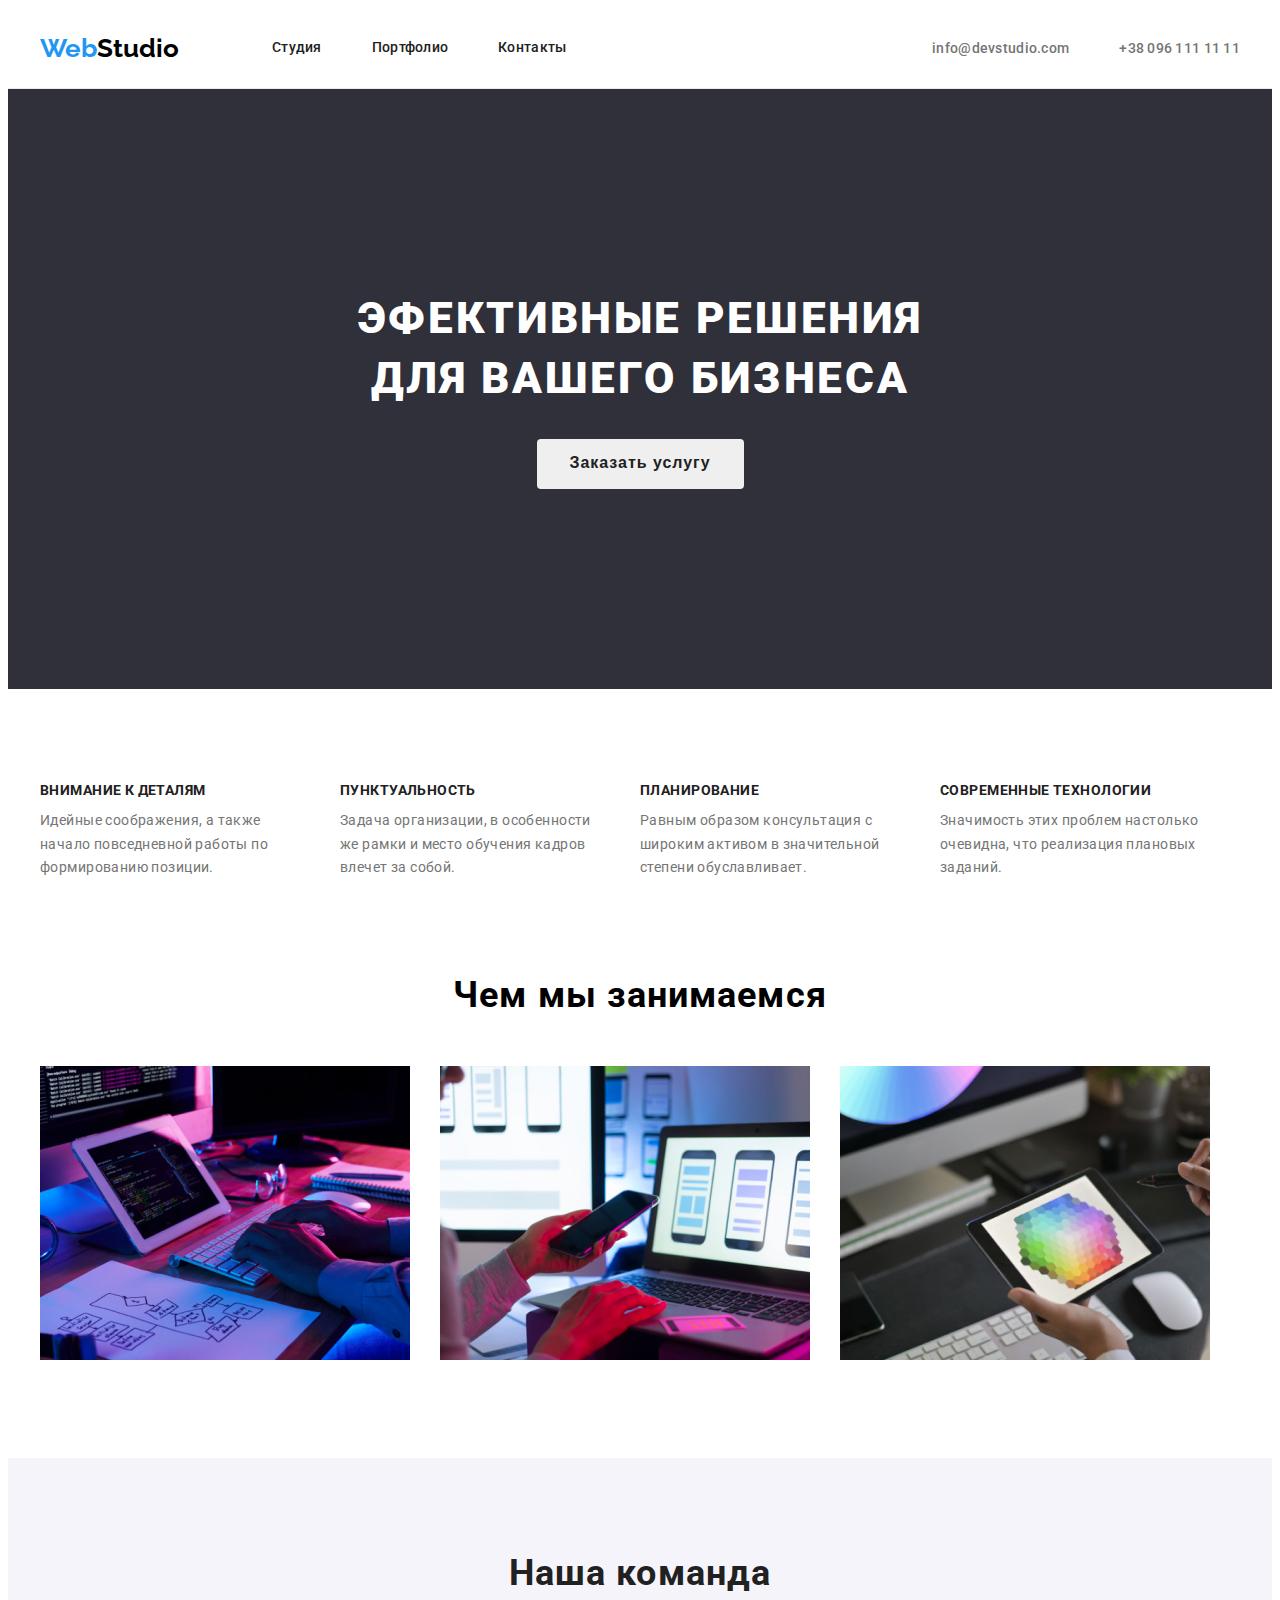
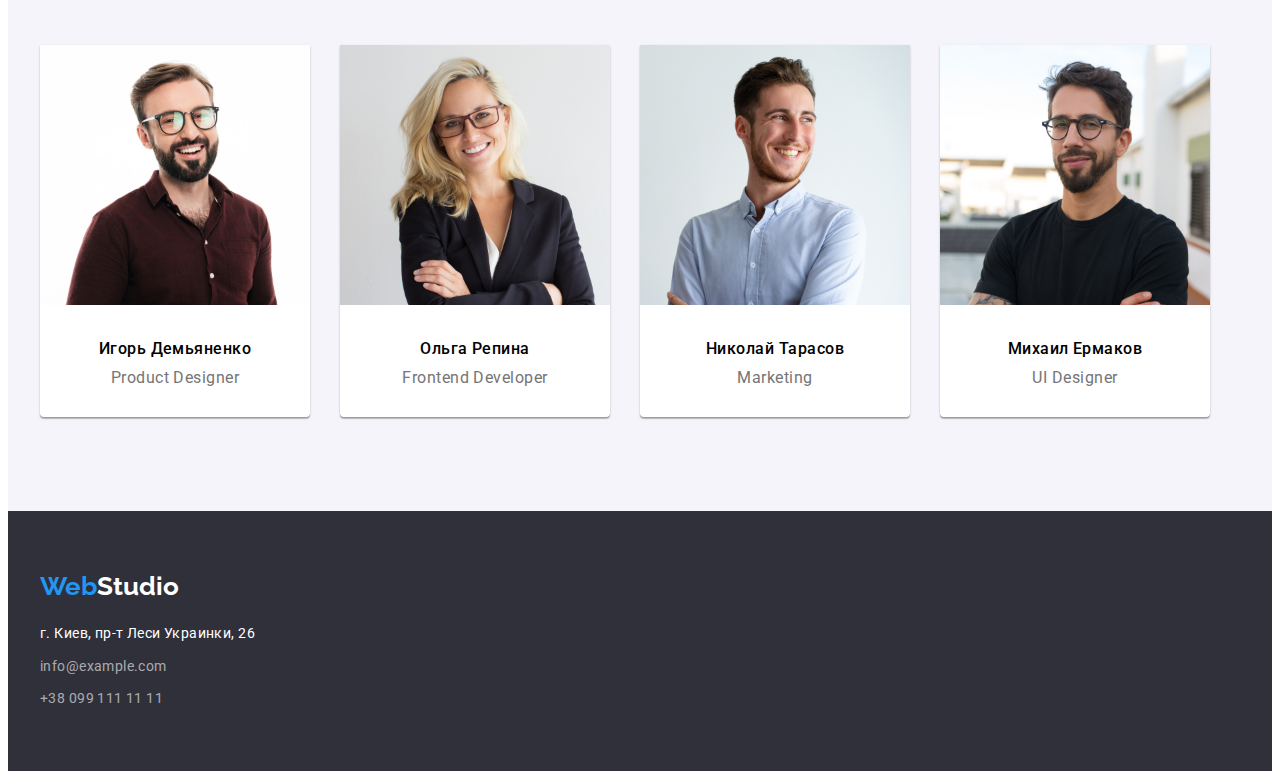
==== index.html @ 9df440b9 "Start" ====
<!DOCTYPE html>
<html lang="ru">
  <head>
    <meta charset="UTF-8" />
    <meta http-equiv="X-UA-Compatible" content="IE=edge" />
    <meta name="viewport" content="width=device-width, initial-scale=1.0" />
    <title>Главнвя</title>
    <link rel="preconnect" href="https://fonts.googleapis.com" />
    <link rel="preconnect" href="https://fonts.gstatic.com" crossorigin />
    <link
      href="https://fonts.googleapis.com/css2?family=Raleway:wght@700&family=Roboto:wght@400;500;700;900&display=swap"
      rel="stylesheet"
    />
    <link
      rel="stylesheet"
      href="https://cdnjs.cloudflare.com/ajax/libs/modern-normalize/1.1.0/modern-normalize.min.css"
      integrity="sha512-wpPYUAdjBVSE4KJnH1VR1HeZfpl1ub8YT/NKx4PuQ5NmX2tKuGu6U/JRp5y+Y8XG2tV+wKQpNHVUX03MfMFn9Q=="
      crossorigin="anonymous"
      referrerpolicy="no-referrer"
    />
    <link rel="stylesheet" href="./css/styles.css" />
  </head>

  <body>
    <!-- Шапка сайта -->

    <header class="page-header">
      <div class="container header-style">
        <nav class="header-style">
          <a class="logo decor" href="./index.html"> <span class="logo-accent">Web</span>Studio</a>
          <ul class="list-style site-nav">
            <li class="item">
              <a class="hover-style link-style" href="./index.html">Студия</a>
            </li>
            <li class="item">
              <a class="hover-style link-style" href="./portfolio.html">Портфолио</a>
            </li>
            <li class="item">
              <a class="hover-style link-style" href="">Контакты</a>
            </li>
          </ul>
        </nav>

        <ul class="list-style contacts">
          <li class="contacts-item">
            <a class="contacts-link hover-style" href="mailto:info@devstudio.com"
              >info@devstudio.com</a
            >
          </li>
          <li class="contacts-item">
            <a class="contacts-link hover-style" href="tel:+380961111111">+38 096 111 11 11</a>
          </li>
        </ul>
      </div>
    </header>

    <!-- Основной контент -->

    <main>
      <section class="hero-section">
        <div class="container">
          <h1 class="hero-section-title">
            Эфективные решения <br />
            для вашего бизнеса
          </h1>
          <button type="button" class="hero-section-button">Заказать услугу</button>
        </div>
      </section>

      <!-- skill-section -->

      <section class="skill-section section">
        <div class="container">
          <h2 hidden>Скрытый заголовок</h2>
          <ul class="list-style">
            <li class="skill-section-list">
              <h3 class="skill-section-title">Внимание к деталям</h3>
              <p class="scill-section-text">
                Идейные соображения, а также начало повседневной работы по формированию позиции.
              </p>
            </li>
            <li class="skill-section-list">
              <h3 class="skill-section-title">Пунктуальность</h3>
              <p class="scill-section-text">
                Задача организации, в особенности же рамки и место обучения кадров влечет за собой.
              </p>
            </li>
            <li class="skill-section-list">
              <h3 class="skill-section-title">Планирование</h3>
              <p class="scill-section-text">
                Равным образом консультация с широким активом в значительной степени обуславливает.
              </p>
            </li>
            <li class="skill-section-list">
              <h3 class="skill-section-title">Современные технологии</h3>
              <p class="scill-section-text">
                Значимость этих проблем настолько очевидна, что реализация плановых заданий.
              </p>
            </li>
          </ul>
        </div>
      </section>

      <!-- work-section -->

      <section class="work-section section">
        <div class="container">
          <h2 class="work-section-title">Чем мы занимаемся</h2>
          <ul class="list-style">
            <li class="work-section-item">
              <img src="./images/work-pc.jpg" alt="Программист работающий в офисе" width="370" />
            </li>
            <li class="work-section-item">
              <img
                src="./images/work-notebook.jpg"
                hover-style
                alt="Дизайнеры разрабатываю мобильное приложение"
                width="370"
              />
            </li>
            <li class="work-section-item">
              <img
                src="./images/work-tablet.jpg"
                alt="Веб дизайн и выбор рабочего цвета"
                width="370"
              />
            </li>
          </ul>
        </div>
      </section>

      <!-- team-section -->

      <section class="team-section section">
        <div class="container">
          <h2 class="team-section-title">Наша команда</h2>
          <ul class="list-style">
            <li class="team-section-item">
              <img src="./images/igor.jpg" alt="Игорь Демьяненко" width="270" />
              <h3 class="team-section-person">Игорь Демьяненко</h3>
              <p class="team-section-text">Product Designer</p>
            </li>

            <li class="team-section-item">
              <img src="./images/olga.jpg" alt="Ольга Репина" width="270" />
              <h3 class="team-section-person">Ольга Репина</h3>
              <p class="team-section-text">Frontend Developer</p>
            </li>

            <li class="team-section-item">
              <img src="./images/nikolai.jpg" alt="Николай Тарасов" width="270" />
              <h3 class="team-section-person">Николай Тарасов</h3>
              <p class="team-section-text">Marketing</p>
            </li>

            <li class="team-section-item">
              <img src="./images/mihail.jpg" alt="Михаил Ермаков" width="270" />
              <h3 class="team-section-person">Михаил Ермаков</h3>
              <p class="team-section-text">UI Designer</p>
            </li>
          </ul>
        </div>
      </section>
    </main>

    <!-- Футер -->

    <footer class="footer-section">
      <div class="container">
        <a class="footer-logo" href="./index.html"
          ><span class="footer-logo-accent">Web</span>Studio</a
        >
        <address class="footer-adress">
          <ul class="list-style">
            <li>
              <a href="https://bit.ly/3pXMvUd"
                ><span class="footer-adress-style hover-style"
                  >г. Киев, пр-т Леси Украинки, 26</span
                ></a
              >
            </li>
            <li class="footer-item">
              <a href="mailto:info@example.com"
                ><span class="footer-contacts-style hover-style">info@example.com</span></a
              >
            </li>
            <li class="footer-item">
              <a href="tel:+380991111111"
                ><span class="footer-contacts-style hover-style">+38 099 111 11 11</span></a
              >
            </li>
          </ul>
        </address>
      </div>
    </footer>
  </body>
</html>
---- css/styles.css ----
:root {
  --primary-text-color: #212121;
  --second-text-color: #757575;
  --accent-color: #2196f3;
  --white-text-color: #ffffff;
  --main-background-color: #ffffff;
}

body {
  font-family: 'Roboto', sans-serif;
  font-style: normal;
  background: var(--main-background-color);
}

h1,
h2,
h3,
h4,
h5,
h6,
p {
  margin: 0;
}

.list-style {
  list-style: none;
  text-decoration: none;
  padding: 0;
  margin: 0;
}

.decor {
  text-decoration: none;
}

.hover-style:hover,
hover-style:focus {
  color: var(--accent-color);
  text-decoration: none;
}

.container {
  width: 100%;
  max-width: 1200px;
  padding-left: 15px;
  padding-right: 15px;
  margin-left: auto;
  margin-right: auto;
  /* outline: 2px solid tomato; */
}

.section {
  padding-top: 94px;
  padding-bottom: 94px;
}

/* Шапка общая*/

.page-header {
  border-bottom: 1px solid #ececec;
}

.header-style {
  display: flex;
  align-items: center;
}

.site-nav {
  display: flex;
  margin-left: 93px;
}

/* .site-nav .item {
  outline: 2px solid tomato;
} */

.site-nav .item + .item {
  margin-left: 50px;
}

.logo {
  font-family: 'Raleway';
  font-style: 400;
  font-weight: 700;
  font-size: 26px;
  line-height: 1.19;
  color: #000000;
}

.logo-accent {
  color: var(--accent-color);
}

.link-style {
  display: block;
  padding-top: 32px;
  padding-bottom: 32px;

  color: var(--primary-text-color);

  font-style: normal;
  font-weight: 500;
  font-size: 14px;
  line-height: 1.14;
  letter-spacing: 0.02em;
  text-decoration: none;
}

.contacts .contacts-item + .contacts-item {
  margin-left: 50px;
}

.contacts {
  display: flex;
  margin-left: auto;
}

.contacts-link {
  font-weight: 500;
  font-size: 14px;
  line-height: 1.14;
  letter-spacing: 0.02em;
  color: var(--second-text-color);
  text-decoration: none;
}

/* Основной контент - главная */

.hero-section {
  background: #2f303a;
  padding-top: 200px;
  padding-bottom: 200px;
  text-align: center;
}

.hero-section-title {
  font-style: n400;
  font-weight: 900;
  font-size: 44px;
  line-height: 1.36;

  text-align: center;
  letter-spacing: 0.06em;
  text-transform: uppercase;
  color: var(--white-text-color);
  /* padding-top: 200px; */
  margin-bottom: 30px;
}

.hero-section-button {
  min-width: 200px;
  height: 50px;
  cursor: pointer;
  font-weight: 700;
  font-size: 16px;
  line-height: 0.53;
  align-items: center;
  text-align: center;
  letter-spacing: 0.06em;
  color: var(--primary-text-color);
  border-radius: 4px;
  padding: 10px 32px;
  border: 1px solid transparent;
}

.hero-section-button:hover,
.hero-section-button:focus {
  background-color: #2196f3;
  color: var(--white-text-color);
}

/* skill-section */

.skill-section-list {
  width: 270px;
  flex-wrap: wrap;
  /* margin-right: 30px; */
}

.skill-section-list:not(:last-child) {
  margin-right: 30px;
}

.skill-section .list-style {
  display: flex;
  /* outline: 2px solid tomato; */
}

.skill-section-title {
  font-weight: 700;
  font-size: 14px;
  line-height: 1.14;
  letter-spacing: 0.03em;
  text-transform: uppercase;
  color: var(--primary-text-color);
  padding-bottom: 10px;
}

.scill-section-text {
  font-size: 14px;
  line-height: 1.71;
  letter-spacing: 0.03em;
  color: var(--second-text-color);
}

/* work-section */

.work-section {
  padding-top: 0px;
}

.work-section-title {
  font-style: normal;
  font-weight: 700;
  font-size: 36px;
  line-height: 1.17;
  text-align: center;
  letter-spacing: 0.03em;
}

.work-section .list-style {
  display: flex;
  margin-top: 50px;
  /* outline: 2px solid tomato; */
}

.work-section-item:not(:last-child) {
  margin-right: 30px;
}

/* team-section */

.team-section {
  background: #f5f4fa;
}

.team-section .list-style {
  display: flex;
  margin-top: 50px;
  /* outline: 2px solid tomato; */
}

.team-section-item:not(:last-child) {
  margin-right: 30px;
}

.team-section-item {
  box-shadow: 0px 1px 3px rgba(0, 0, 0, 0.12), 0px 1px 1px rgba(0, 0, 0, 0.14),
    0px 2px 1px rgba(0, 0, 0, 0.2);
  border-radius: 0px 0px 4px 4px;
  background: #ffffff;
}

.team-section-title {
  font-style: normal;
  font-weight: 700;
  font-size: 36px;
  line-height: 1.17;
  text-align: center;
  letter-spacing: 0.03em;
  color: var(--primary-text-color);
}

.team-section-person {
  font-style: normal;
  font-weight: 500;
  font-size: 16px;
  line-height: 1.19;
  text-align: center;
  letter-spacing: 0.03em;
  margin-top: 30px;
}

.team-section-text {
  font-size: 16px;
  line-height: 1.19;
  text-align: center;
  letter-spacing: 0.03em;
  color: var(--second-text-color);
  margin-top: 10px;
  margin-bottom: 30px;
}

/* Основной контент - портфолио*/

.button-list {
  display: flex;
  justify-content: center;
  /* padding-top: 94px; */
}

.button-list .button-item + .button-item {
  margin-left: 8px;
}

.main-section-button {
  padding: 6px 22px;
  background: #f5f4fa;
  border-radius: 4px;

  font-family: 'Roboto';
  font-style: inherit;
  font-weight: 500;
  font-size: 16px;
  line-height: 1.62;
  color: var(--primary-text-color);
  cursor: pointer;
  border: 1px solid transparent;
}

.main-section-button:hover,
.main-section-button:focus {
  background-color: #2196f3;
  color: var(--white-text-color);
}

.project-list {
  display: flex;
  flex-wrap: wrap;
  margin-top: 50px;
  /* padding-bottom: 94px; */
  /* outline: 2px solid tomato; */
}

.project-item {
  width: 370px;
  margin-right: 30px;
  margin-bottom: 30px;
  background: #ffffff;
  border: 1px solid #eeeeee;
}

.project-item:nth-child(3n) {
  margin-right: 0;
}

.project-item:nth-last-child(-n + 3) {
  margin-bottom: 0;
}

.main-section-projects {
  font-weight: 700;
  font-size: 18px;
  line-height: 2;
  letter-spacing: 0.06em;
  color: var(--primary-text-color);
  margin-bottom: 4px;
}

.main-section-title {
  font-weight: 400;
  font-size: 16px;
  line-height: 1.87;
  letter-spacing: 0.03em;
  color: var(--second-text-color);
}

.project-text {
  padding: 20px 24px;
}

/* Футер общий*/

.footer-section {
  background-color: #2f303a;
  padding-top: 60px;
  padding-bottom: 60px;
}

.footer-logo {
  font-family: 'Raleway';
  font-style: 400;
  font-weight: 700;
  font-size: 26px;
  line-height: 1.19;
  color: var(--white-text-color);
  text-decoration: none;
}

.footer-logo-accent {
  color: var(--accent-color);
}

.footer-adress-style {
  font-style: normal;
  font-weight: 400;
  font-size: 14px;
  line-height: 1.71;
  letter-spacing: 0.03em;
  color: var(--white-text-color);
}

.footer-contacts-style {
  font-style: normal;
  font-weight: 400;
  font-size: 14px;
  line-height: 1.71;
  letter-spacing: 0.03em;
  color: rgba(255, 255, 255, 0.6);
}

.list-style a {
  text-decoration: none;
}

.footer-adress {
  margin-top: 20px;
}

.footer-item {
  margin-top: 9px;
}
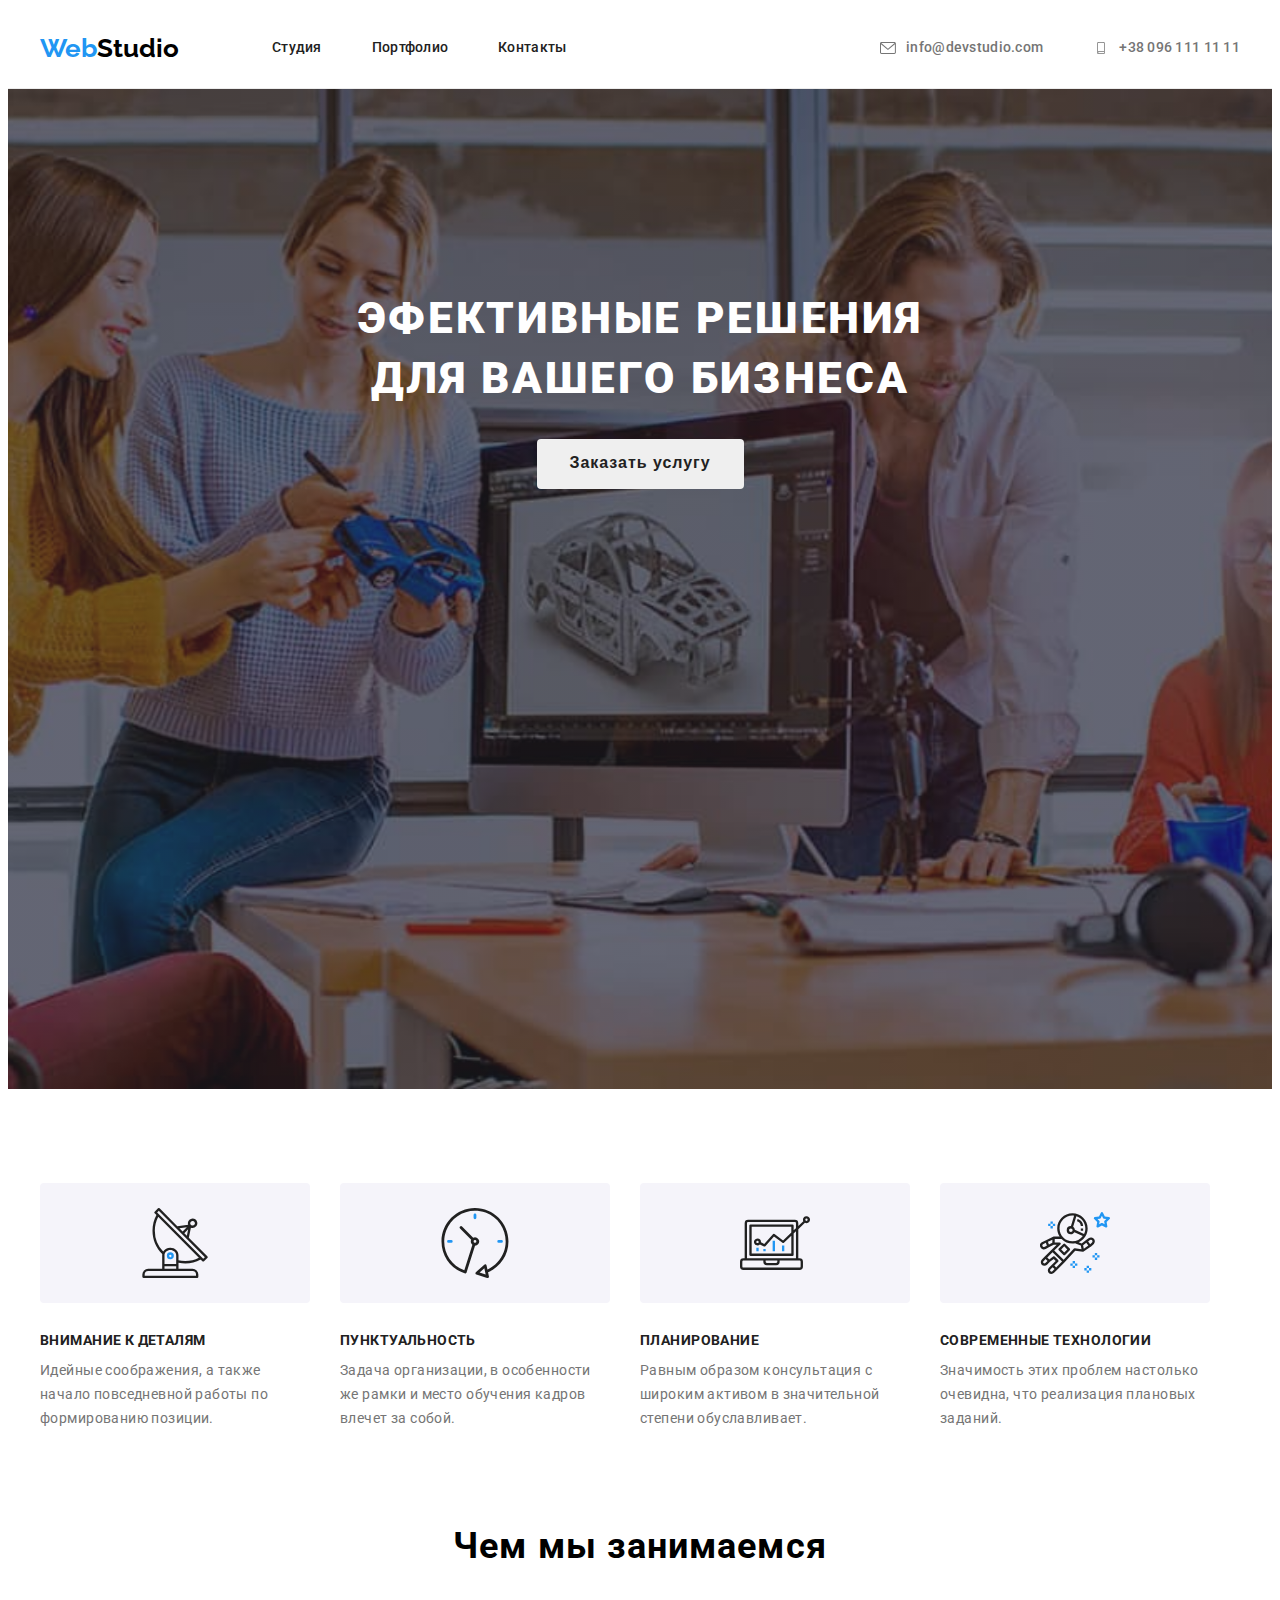
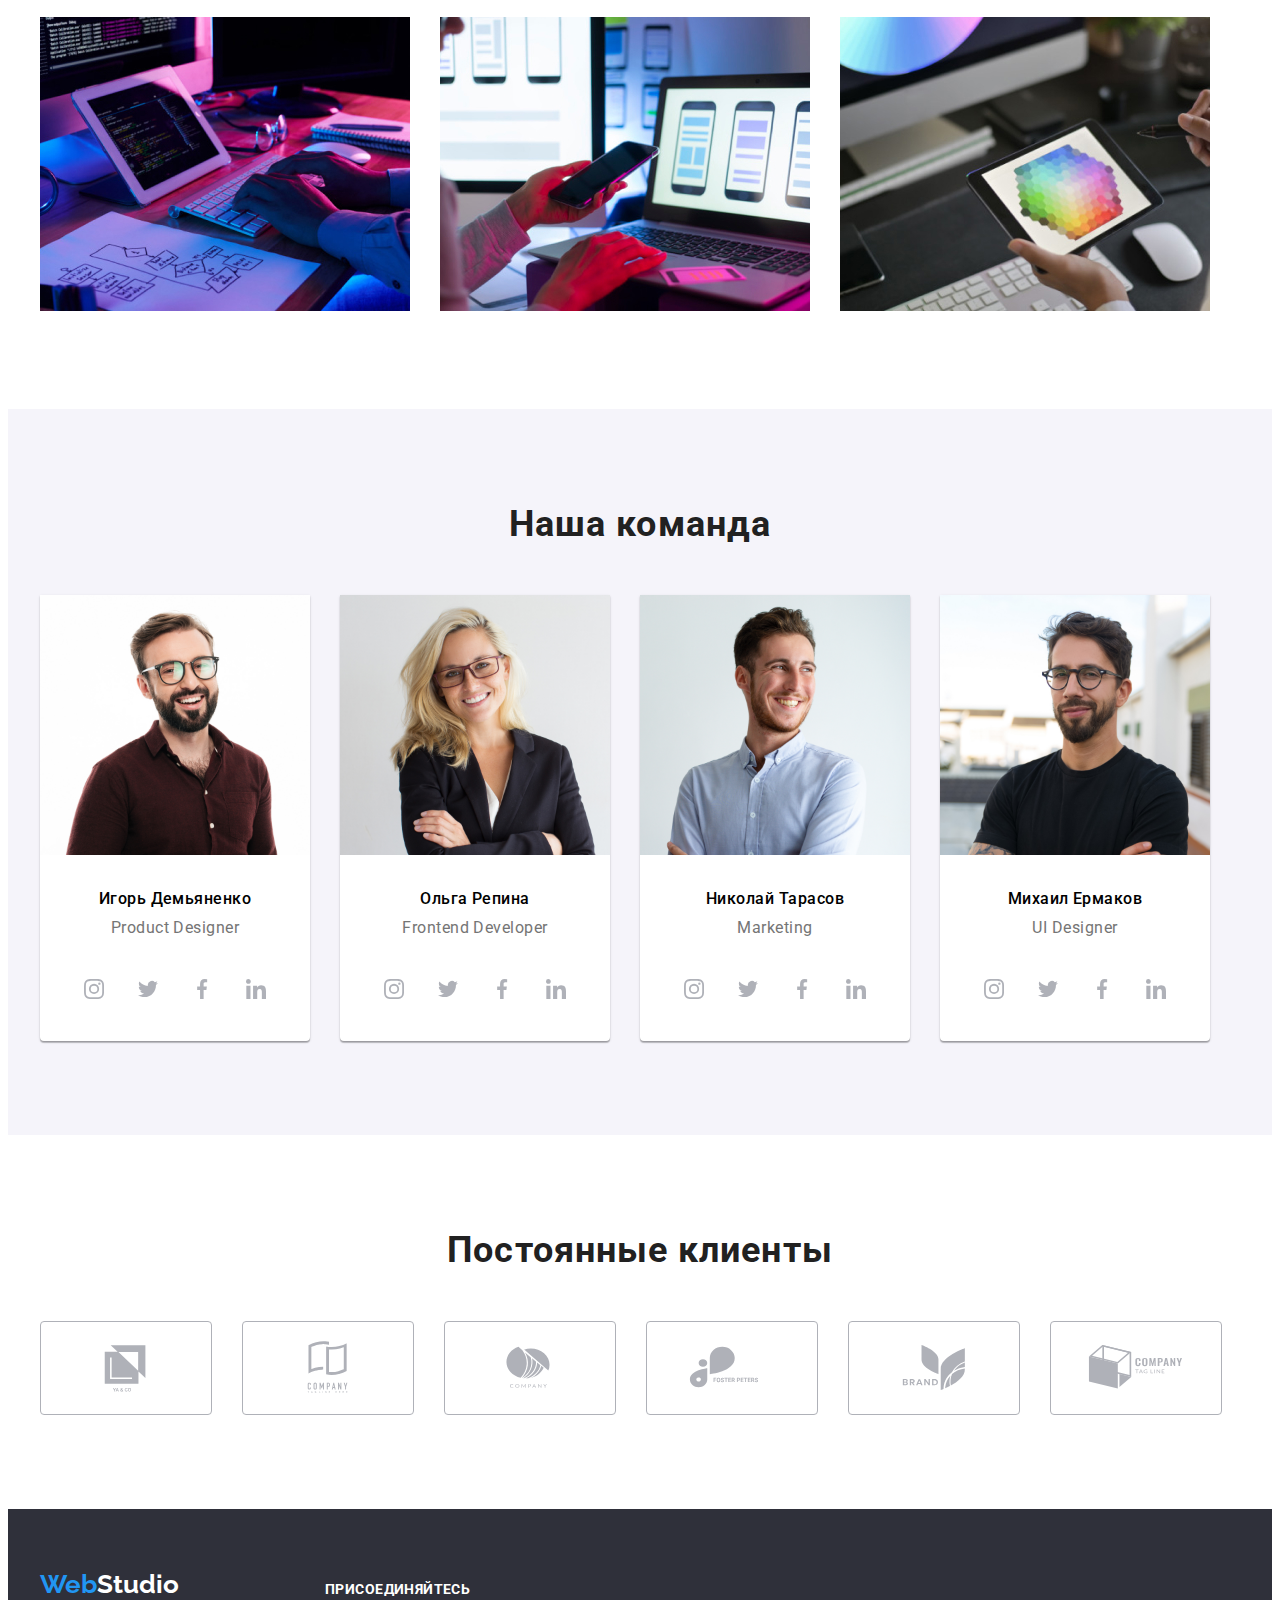
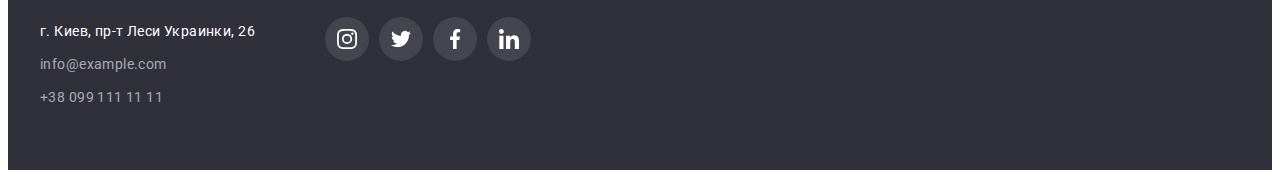
==== commit 6b7a2bb7: "done" ====
--- a/index.html
+++ b/index.html
@@ -43,12 +43,20 @@
 
         <ul class="list-style contacts">
           <li class="contacts-item">
-            <a class="contacts-link hover-style" href="mailto:info@devstudio.com"
-              >info@devstudio.com</a
-            >
+            <div class="contacts-icon">
+              <svg class="contacts-icon-style" width="16" height="12">
+                <use href="./images/symbol-defs.svg#icon-email"></use>
+              </svg>
+              <a class="contacts-link" href="mailto:info@devstudio.com">info@devstudio.com</a>
+            </div>
           </li>
           <li class="contacts-item">
-            <a class="contacts-link hover-style" href="tel:+380961111111">+38 096 111 11 11</a>
+            <div class="contacts-icon">
+              <svg class="contacts-icon-style" width="16" height="12">
+                <use href="./images/symbol-defs.svg#icon-smartphone"></use>
+              </svg>
+              <a class="contacts-link" href="tel:+380961111111">+38 096 111 11 11</a>
+            </div>
           </li>
         </ul>
       </div>
@@ -57,7 +65,7 @@
     <!-- Основной контент -->
 
     <main>
-      <section class="hero-section">
+      <section class="hero-section overlay">
         <div class="container">
           <h1 class="hero-section-title">
             Эфективные решения <br />
@@ -74,24 +82,44 @@
           <h2 hidden>Скрытый заголовок</h2>
           <ul class="list-style">
             <li class="skill-section-list">
+              <div class="skill-item">
+                <svg class="skill-icon" width="70" height="70">
+                  <use href="./images/symbol-defs.svg#icon-antenna"></use>
+                </svg>
+              </div>
               <h3 class="skill-section-title">Внимание к деталям</h3>
               <p class="scill-section-text">
                 Идейные соображения, а также начало повседневной работы по формированию позиции.
               </p>
             </li>
             <li class="skill-section-list">
+              <div class="skill-item">
+                <svg class="skill-icon" width="70" height="70">
+                  <use href="./images/symbol-defs.svg#icon-clock"></use>
+                </svg>
+              </div>
               <h3 class="skill-section-title">Пунктуальность</h3>
               <p class="scill-section-text">
                 Задача организации, в особенности же рамки и место обучения кадров влечет за собой.
               </p>
             </li>
             <li class="skill-section-list">
+              <div class="skill-item">
+                <svg class="skill-icon" width="70" height="70">
+                  <use href="./images/symbol-defs.svg#icon-diagram" width="70" height="70"></use>
+                </svg>
+              </div>
               <h3 class="skill-section-title">Планирование</h3>
               <p class="scill-section-text">
                 Равным образом консультация с широким активом в значительной степени обуславливает.
               </p>
             </li>
             <li class="skill-section-list">
+              <div class="skill-item">
+                <svg class="skill-icon" width="70" height="70">
+                  <use href="./images/symbol-defs.svg#icon-astronaut" width="70" height="70"></use>
+                </svg>
+              </div>
               <h3 class="skill-section-title">Современные технологии</h3>
               <p class="scill-section-text">
                 Значимость этих проблем настолько очевидна, что реализация плановых заданий.
@@ -113,7 +141,6 @@
             <li class="work-section-item">
               <img
                 src="./images/work-notebook.jpg"
-                hover-style
                 alt="Дизайнеры разрабатываю мобильное приложение"
                 width="370"
               />
@@ -139,25 +166,217 @@
               <img src="./images/igor.jpg" alt="Игорь Демьяненко" width="270" />
               <h3 class="team-section-person">Игорь Демьяненко</h3>
               <p class="team-section-text">Product Designer</p>
+              <div>
+                <ul class="social-link">
+                  <li class="social-link-item">
+                    <a class="social-link-style" href="#"
+                      ><svg class="social-icon-style" width="20" height="20">
+                        <use href="./images/symbol-defs.svg#icon-instagram"></use>
+                      </svg>
+                    </a>
+                  </li>
+                  <li class="social-link-item">
+                    <a class="social-link-style" href="#"
+                      ><svg class="social-icon-style" width="20" height="20">
+                        <use href="./images/symbol-defs.svg#icon-twitter"></use>
+                      </svg>
+                    </a>
+                  </li>
+                  <li class="social-link-item">
+                    <a class="social-link-style" href="#"
+                      ><svg class="social-icon-style" width="20" height="20">
+                        <use href="./images/symbol-defs.svg#icon-facebook"></use>
+                      </svg>
+                    </a>
+                  </li>
+                  <li class="social-link-item">
+                    <a class="social-link-style" href="#"
+                      ><svg class="social-icon-style" width="20" height="20">
+                        <use href="./images/symbol-defs.svg#icon-linkedin"></use>
+                      </svg>
+                    </a>
+                  </li>
+                </ul>
+              </div>
             </li>
 
             <li class="team-section-item">
               <img src="./images/olga.jpg" alt="Ольга Репина" width="270" />
               <h3 class="team-section-person">Ольга Репина</h3>
               <p class="team-section-text">Frontend Developer</p>
+              <div>
+                <ul class="social-link">
+                  <li class="social-link-item">
+                    <a class="social-link-style" href="#"
+                      ><svg class="social-icon-style" width="20" height="20">
+                        <use href="./images/symbol-defs.svg#icon-instagram"></use>
+                      </svg>
+                    </a>
+                  </li>
+                  <li class="social-link-item">
+                    <a class="social-link-style" href="#"
+                      ><svg class="social-icon-style" width="20" height="20">
+                        <use href="./images/symbol-defs.svg#icon-twitter"></use>
+                      </svg>
+                    </a>
+                  </li>
+                  <li class="social-link-item">
+                    <a class="social-link-style" href="#"
+                      ><svg class="social-icon-style" width="20" height="20">
+                        <use href="./images/symbol-defs.svg#icon-facebook"></use>
+                      </svg>
+                    </a>
+                  </li>
+                  <li class="social-link-item">
+                    <a class="social-link-style" href="#"
+                      ><svg class="social-icon-style" width="20" height="20">
+                        <use href="./images/symbol-defs.svg#icon-linkedin"></use>
+                      </svg>
+                    </a>
+                  </li>
+                </ul>
+              </div>
             </li>
 
             <li class="team-section-item">
               <img src="./images/nikolai.jpg" alt="Николай Тарасов" width="270" />
               <h3 class="team-section-person">Николай Тарасов</h3>
               <p class="team-section-text">Marketing</p>
+              <div>
+                <ul class="social-link">
+                  <li class="social-link-item">
+                    <a class="social-link-style" href="#"
+                      ><svg class="social-icon-style" width="20" height="20">
+                        <use href="./images/symbol-defs.svg#icon-instagram"></use>
+                      </svg>
+                    </a>
+                  </li>
+                  <li class="social-link-item">
+                    <a class="social-link-style" href="#"
+                      ><svg class="social-icon-style" width="20" height="20">
+                        <use href="./images/symbol-defs.svg#icon-twitter"></use>
+                      </svg>
+                    </a>
+                  </li>
+                  <li class="social-link-item">
+                    <a class="social-link-style" href="#"
+                      ><svg class="social-icon-style" width="20" height="20">
+                        <use href="./images/symbol-defs.svg#icon-facebook"></use>
+                      </svg>
+                    </a>
+                  </li>
+                  <li class="social-link-item">
+                    <a class="social-link-style" href="#"
+                      ><svg class="social-icon-style" width="20" height="20">
+                        <use href="./images/symbol-defs.svg#icon-linkedin"></use>
+                      </svg>
+                    </a>
+                  </li>
+                </ul>
+              </div>
             </li>
 
             <li class="team-section-item">
               <img src="./images/mihail.jpg" alt="Михаил Ермаков" width="270" />
               <h3 class="team-section-person">Михаил Ермаков</h3>
               <p class="team-section-text">UI Designer</p>
-            </li>
+              <div>
+                <ul class="social-link">
+                  <li class="social-link-item">
+                    <a class="social-link-style" href="#"
+                      ><svg class="social-icon-style" width="20" height="20">
+                        <use href="./images/symbol-defs.svg#icon-instagram"></use>
+                      </svg>
+                    </a>
+                  </li>
+                  <li class="social-link-item">
+                    <a class="social-link-style" href="#"
+                      ><svg class="social-icon-style" width="20" height="20">
+                        <use href="./images/symbol-defs.svg#icon-twitter"></use>
+                      </svg>
+                    </a>
+                  </li>
+                  <li class="social-link-item">
+                    <a class="social-link-style" href="#"
+                      ><svg class="social-icon-style" width="20" height="20">
+                        <use href="./images/symbol-defs.svg#icon-facebook"></use>
+                      </svg>
+                    </a>
+                  </li>
+                  <li class="social-link-item">
+                    <a class="social-link-style" href="#"
+                      ><svg class="social-icon-style" width="20" height="20">
+                        <use href="./images/symbol-defs.svg#icon-linkedin"></use>
+                      </svg>
+                    </a>
+                  </li>
+                </ul>
+              </div>
+            </li>
+          </ul>
+        </div>
+      </section>
+
+      <!-- clients section -->
+
+      <section class="section clients-section">
+        <div class="container">
+          <h2 class="clients-section-title">Постоянные клиенты</h2>
+          <ul class="list-style clients-section-list">
+            <div class="clients-section-item">
+              <li class="clients-link-list">
+                <a class="clients-link" href="#"
+                  ><svg class="clients-icon" width="106" height="60">
+                    <use href="./images/symbol-defs.svg#icon-Logo"></use>
+                  </svg>
+                </a>
+              </li>
+            </div>
+            <div class="clients-section-item">
+              <li class="clients-link-list">
+                <a class="clients-link" href="#"
+                  ><svg class="clients-icon" width="106" height="60">
+                    <use href="./images/symbol-defs.svg#icon-Logo-1"></use>
+                  </svg>
+                </a>
+              </li>
+            </div>
+            <div class="clients-section-item">
+              <li class="clients-link-list">
+                <a class="clients-link" href="#"
+                  ><svg class="clients-icon" width="106" height="60">
+                    <use href="./images/symbol-defs.svg#icon-Logo-2"></use>
+                  </svg>
+                </a>
+              </li>
+            </div>
+            <div class="clients-section-item">
+              <li class="clients-link-list">
+                <a class="clients-link" href="#"
+                  ><svg class="clients-icon" width="106" height="60">
+                    <use href="./images/symbol-defs.svg#icon-Logo-3"></use>
+                  </svg>
+                </a>
+              </li>
+            </div>
+            <div class="clients-section-item">
+              <li class="clients-link-list">
+                <a class="clients-link" href="#"
+                  ><svg class="clients-icon" width="106" height="60">
+                    <use href="./images/symbol-defs.svg#icon-Logo-4"></use>
+                  </svg>
+                </a>
+              </li>
+            </div>
+            <div class="clients-section-item">
+              <li class="clients-link-list">
+                <a class="clients-link" href="#"
+                  ><svg class="clients-icon" width="106" height="60">
+                    <use href="./images/symbol-defs.svg#icon-Logo-5"></use>
+                  </svg>
+                </a>
+              </li>
+            </div>
           </ul>
         </div>
       </section>
@@ -167,30 +386,66 @@
 
     <footer class="footer-section">
       <div class="container">
-        <a class="footer-logo" href="./index.html"
-          ><span class="footer-logo-accent">Web</span>Studio</a
-        >
-        <address class="footer-adress">
-          <ul class="list-style">
-            <li>
-              <a href="https://bit.ly/3pXMvUd"
-                ><span class="footer-adress-style hover-style"
-                  >г. Киев, пр-т Леси Украинки, 26</span
-                ></a
-              >
-            </li>
-            <li class="footer-item">
-              <a href="mailto:info@example.com"
-                ><span class="footer-contacts-style hover-style">info@example.com</span></a
-              >
-            </li>
-            <li class="footer-item">
-              <a href="tel:+380991111111"
-                ><span class="footer-contacts-style hover-style">+38 099 111 11 11</span></a
-              >
-            </li>
-          </ul>
-        </address>
+        <div>
+          <a class="footer-logo" href="./index.html"
+            ><span class="footer-logo-accent">Web</span>Studio</a
+          >
+          <address class="footer-adress">
+            <ul class="list-style">
+              <li>
+                <a href="https://bit.ly/3pXMvUd"
+                  ><span class="footer-adress-style hover-style"
+                    >г. Киев, пр-т Леси Украинки, 26</span
+                  ></a
+                >
+              </li>
+              <li class="footer-item">
+                <a href="mailto:info@example.com"
+                  ><span class="footer-contacts-style hover-style">info@example.com</span></a
+                >
+              </li>
+              <li class="footer-item">
+                <a href="tel:+380991111111"
+                  ><span class="footer-contacts-style hover-style">+38 099 111 11 11</span></a
+                >
+              </li>
+            </ul>
+          </address>
+        </div>
+
+        <div class="footer-social-link">
+          <h2 class="footer-text">присоединяйтесь</h2>
+          <ul class="footer-link">
+            <li class="footer-link-item">
+              <a class="footer-link-style" href="#"
+                ><svg class="footer-icon-style" width="20" height="20">
+                  <use href="./images/symbol-defs.svg#icon-instagram"></use>
+                </svg>
+              </a>
+            </li>
+            <li class="footer-link-item">
+              <a class="footer-link-style" href="#"
+                ><svg class="footer-icon-style" width="20" height="20">
+                  <use href="./images/symbol-defs.svg#icon-twitter"></use>
+                </svg>
+              </a>
+            </li>
+            <li class="footer-link-item">
+              <a class="footer-link-style" href="#"
+                ><svg class="footer-icon-style" width="20" height="20">
+                  <use href="./images/symbol-defs.svg#icon-facebook"></use>
+                </svg>
+              </a>
+            </li>
+            <li class="footer-link-item">
+              <a class="footer-link-style" href="#"
+                ><svg class="footer-icon-style" width="20" height="20">
+                  <use href="./images/symbol-defs.svg#icon-linkedin"></use>
+                </svg>
+              </a>
+            </li>
+          </ul>
+        </div>
       </div>
     </footer>
   </body>
--- a/css/styles.css
+++ b/css/styles.css
@@ -34,7 +34,7 @@
 }
 
 .hover-style:hover,
-hover-style:focus {
+.hover-style:focus {
   color: var(--accent-color);
   text-decoration: none;
 }
@@ -46,7 +46,6 @@
   padding-right: 15px;
   margin-left: auto;
   margin-right: auto;
-  /* outline: 2px solid tomato; */
 }
 
 .section {
@@ -69,10 +68,6 @@
   display: flex;
   margin-left: 93px;
 }
-
-/* .site-nav .item {
-  outline: 2px solid tomato;
-} */
 
 .site-nav .item + .item {
   margin-left: 50px;
@@ -124,10 +119,43 @@
   text-decoration: none;
 }
 
+.contacts-icon {
+  display: flex;
+  align-items: center;
+}
+
+.contacts-icon-style {
+  margin-right: 10px;
+  fill: #757575;
+}
+
+.contacts-icon:hover .contacts-icon-style,
+.contacts-icon:hover .contacts-link {
+  color: var(--accent-color);
+  fill: var(--accent-color);
+}
+
+.contacts-icon:focus .contacts-icon-style,
+.contacts-icon:focus .contacts-link {
+  color: var(--accent-color);
+  fill: var(--accent-color);
+}
 /* Основной контент - главная */
 
+.overlay {
+  background: #2f303a;
+  max-width: 1600px;
+  min-height: 600px;
+  margin-left: auto;
+  margin-right: auto;
+  background-image: linear-gradient(to right, rgba(47, 48, 58, 0.4), rgba(47, 48, 58, 0.4)),
+    url(../images/hero-img.jpg);
+  background-repeat: no-repeat;
+  background-position: center;
+  background-size: cover;
+}
+
 .hero-section {
-  background: #2f303a;
   padding-top: 200px;
   padding-bottom: 200px;
   text-align: center;
@@ -143,7 +171,7 @@
   letter-spacing: 0.06em;
   text-transform: uppercase;
   color: var(--white-text-color);
-  /* padding-top: 200px; */
+
   margin-bottom: 30px;
 }
 
@@ -171,10 +199,19 @@
 
 /* skill-section */
 
+.skill-item {
+  display: flex;
+  align-items: center;
+  justify-content: center;
+  height: 120px;
+  background: #f5f4fa;
+  border-radius: 4px;
+  margin-bottom: 30px;
+}
+
 .skill-section-list {
   width: 270px;
   flex-wrap: wrap;
-  /* margin-right: 30px; */
 }
 
 .skill-section-list:not(:last-child) {
@@ -183,7 +220,6 @@
 
 .skill-section .list-style {
   display: flex;
-  /* outline: 2px solid tomato; */
 }
 
 .skill-section-title {
@@ -193,7 +229,7 @@
   letter-spacing: 0.03em;
   text-transform: uppercase;
   color: var(--primary-text-color);
-  padding-bottom: 10px;
+  margin-bottom: 10px;
 }
 
 .scill-section-text {
@@ -221,7 +257,6 @@
 .work-section .list-style {
   display: flex;
   margin-top: 50px;
-  /* outline: 2px solid tomato; */
 }
 
 .work-section-item:not(:last-child) {
@@ -237,7 +272,6 @@
 .team-section .list-style {
   display: flex;
   margin-top: 50px;
-  /* outline: 2px solid tomato; */
 }
 
 .team-section-item:not(:last-child) {
@@ -281,12 +315,97 @@
   margin-bottom: 30px;
 }
 
+.social-link {
+  display: flex;
+  align-items: center;
+  list-style: none;
+  padding: 0;
+  gap: 10px;
+  margin-bottom: 30px;
+  justify-content: center;
+}
+
+.social-link-style {
+  display: flex;
+  align-items: center;
+  width: 44px;
+  height: 44px;
+  background: #ffffff;
+  border-radius: 50%;
+  justify-content: center;
+}
+
+.social-icon-style {
+  fill: #afb1b8;
+}
+
+.social-link-item:hover .social-link-style,
+.social-link-item:hover .social-icon-style {
+  background-color: var(--accent-color);
+  fill: #ffffff;
+}
+
+.social-link-item:focus .social-link-style,
+.social-link-item:focus .social-icon-style {
+  background-color: var(--accent-color);
+  fill: #ffffff;
+}
+
+/* clients section */
+
+.clients-section-title {
+  font-family: 'Roboto';
+  font-style: 400;
+  font-weight: 700;
+  font-size: 36px;
+  line-height: 42px;
+  text-align: center;
+  letter-spacing: 0.03em;
+
+  color: var(--primary-text-color);
+}
+
+.clients-section-list {
+  display: flex;
+  margin-top: 50px;
+  gap: 30px;
+}
+
+.clients-link-list {
+  display: flex;
+  width: 170px;
+  height: 92px;
+  border: 1px solid #afb1b8;
+  border-radius: 4px;
+  align-items: center;
+  justify-content: center;
+}
+
+.clients-link {
+  display: flex;
+}
+
+.clients-icon {
+  fill: #afb1b8;
+}
+
+.clients-section-item:hover .clients-link-list,
+.clients-section-item:hover .clients-icon {
+  border-color: var(--accent-color);
+  fill: var(--accent-color);
+}
+
+.clients-section-item:focus .clients-link-list,
+.clients-section-item:focus .clients-icon {
+  border-color: var(--accent-color);
+  fill: var(--accent-color);
+}
+
 /* Основной контент - портфолио*/
 
 .button-list {
   display: flex;
   justify-content: center;
-  /* padding-top: 94px; */
 }
 
 .button-list .button-item + .button-item {
@@ -312,14 +431,16 @@
 .main-section-button:focus {
   background-color: #2196f3;
   color: var(--white-text-color);
-}
+  box-shadow: 0px 3px 1px rgba(0, 0, 0, 0.1), 0px 1px 2px rgba(0, 0, 0, 0.08),
+    0px 2px 2px rgba(0, 0, 0, 0.12);
+}
+
+/* Карточки */
 
 .project-list {
   display: flex;
   flex-wrap: wrap;
   margin-top: 50px;
-  /* padding-bottom: 94px; */
-  /* outline: 2px solid tomato; */
 }
 
 .project-item {
@@ -359,6 +480,11 @@
   padding: 20px 24px;
 }
 
+.project-item:hover {
+  box-shadow: 0px 1px 1px rgba(0, 0, 0, 0.12), 0px 4px 4px rgba(0, 0, 0, 0.06),
+    1px 4px 6px rgba(0, 0, 0, 0.16);
+}
+
 /* Футер общий*/
 
 .footer-section {
@@ -367,6 +493,10 @@
   padding-bottom: 60px;
 }
 
+.footer-section .container {
+  display: flex;
+}
+
 .footer-logo {
   font-family: 'Raleway';
   font-style: 400;
@@ -410,3 +540,46 @@
 .footer-item {
   margin-top: 9px;
 }
+
+.footer-social-link {
+  margin-left: 70px;
+}
+
+.footer-text {
+  font-style: 400;
+  font-weight: 700;
+  font-size: 14px;
+  line-height: 16px;
+  letter-spacing: 0.03em;
+  text-transform: uppercase;
+  margin-top: 12px;
+  color: #ffffff;
+}
+
+.footer-link {
+  display: flex;
+  margin-top: 20px;
+  margin-bottom: 0px;
+  padding: 0px;
+  list-style: none;
+  gap: 10px;
+}
+
+.footer-link-style {
+  display: flex;
+  align-items: center;
+  width: 44px;
+  height: 44px;
+  background: rgba(255, 255, 255, 0.1);
+  border-radius: 50%;
+  justify-content: center;
+}
+
+.footer-icon-style {
+  fill: #ffffff;
+}
+
+.footer-link-style:hover,
+.footer-link-style:focus {
+  background-color: var(--accent-color);
+}
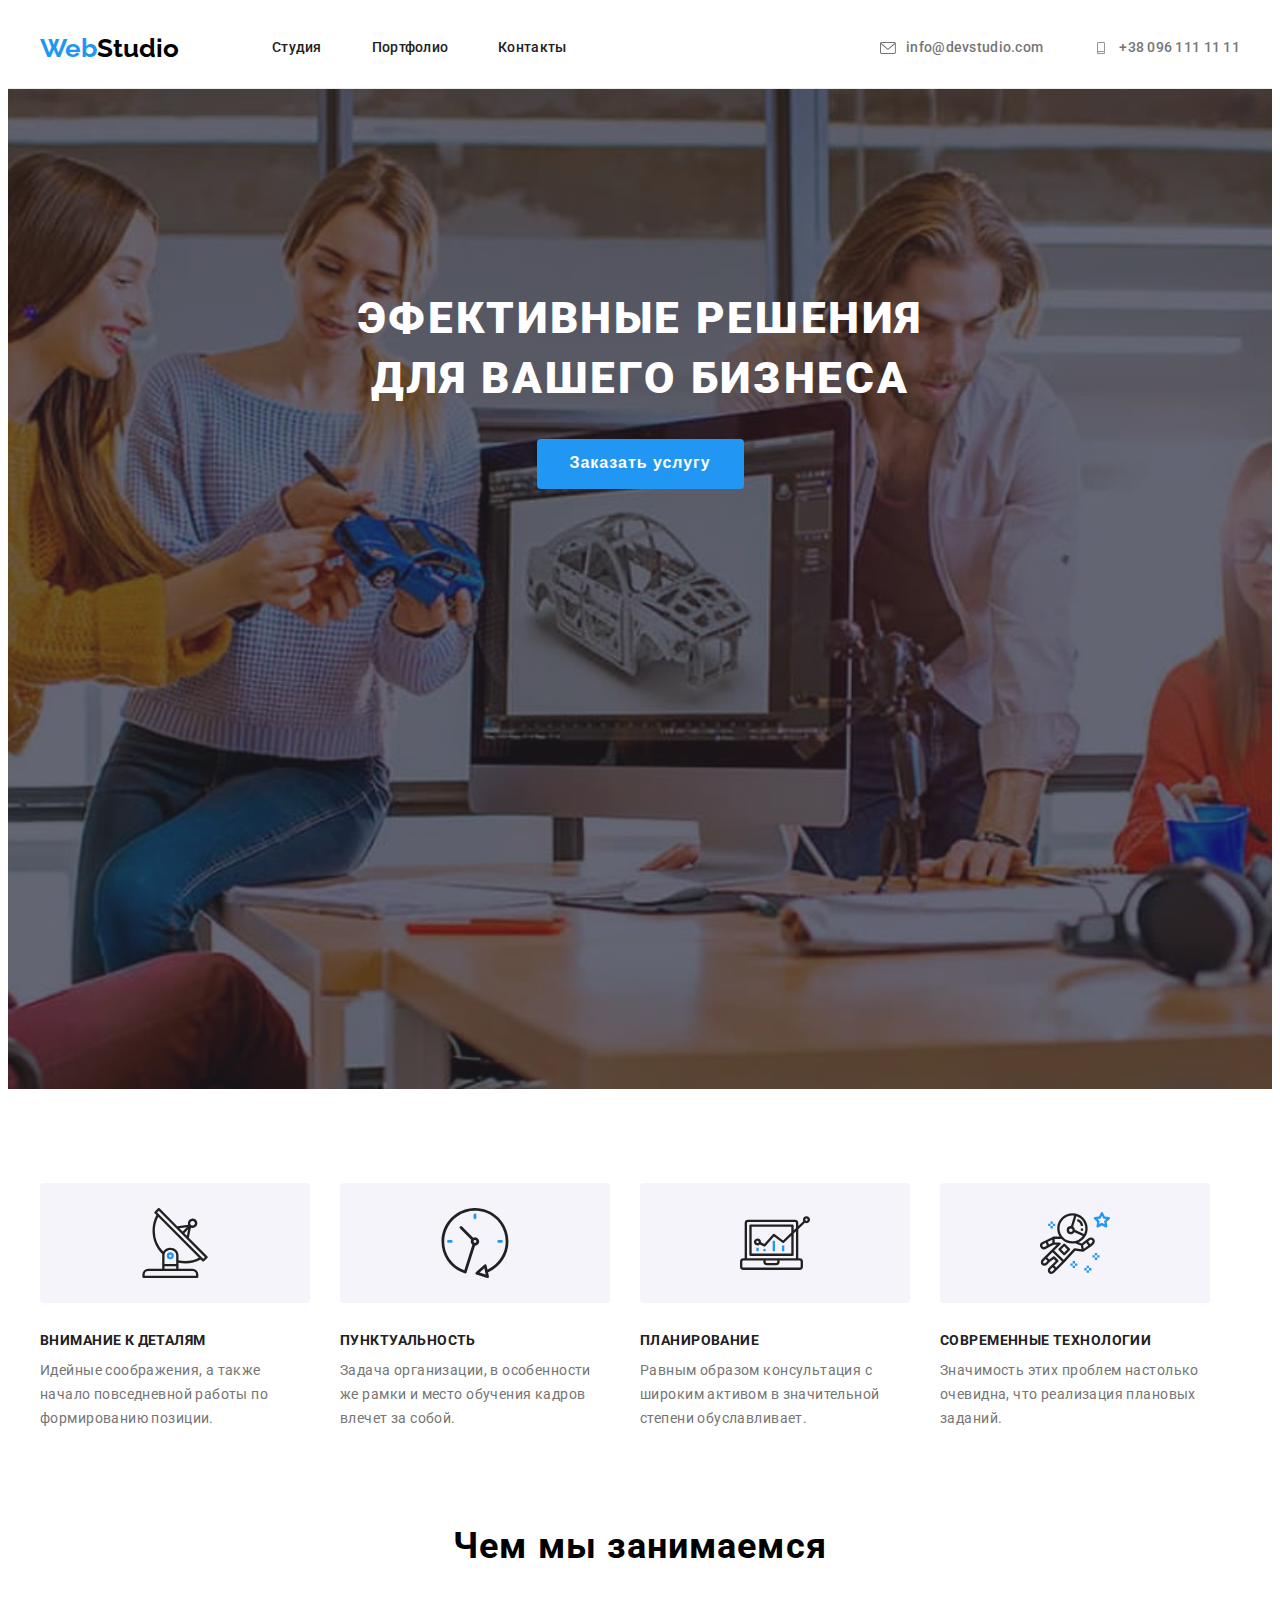
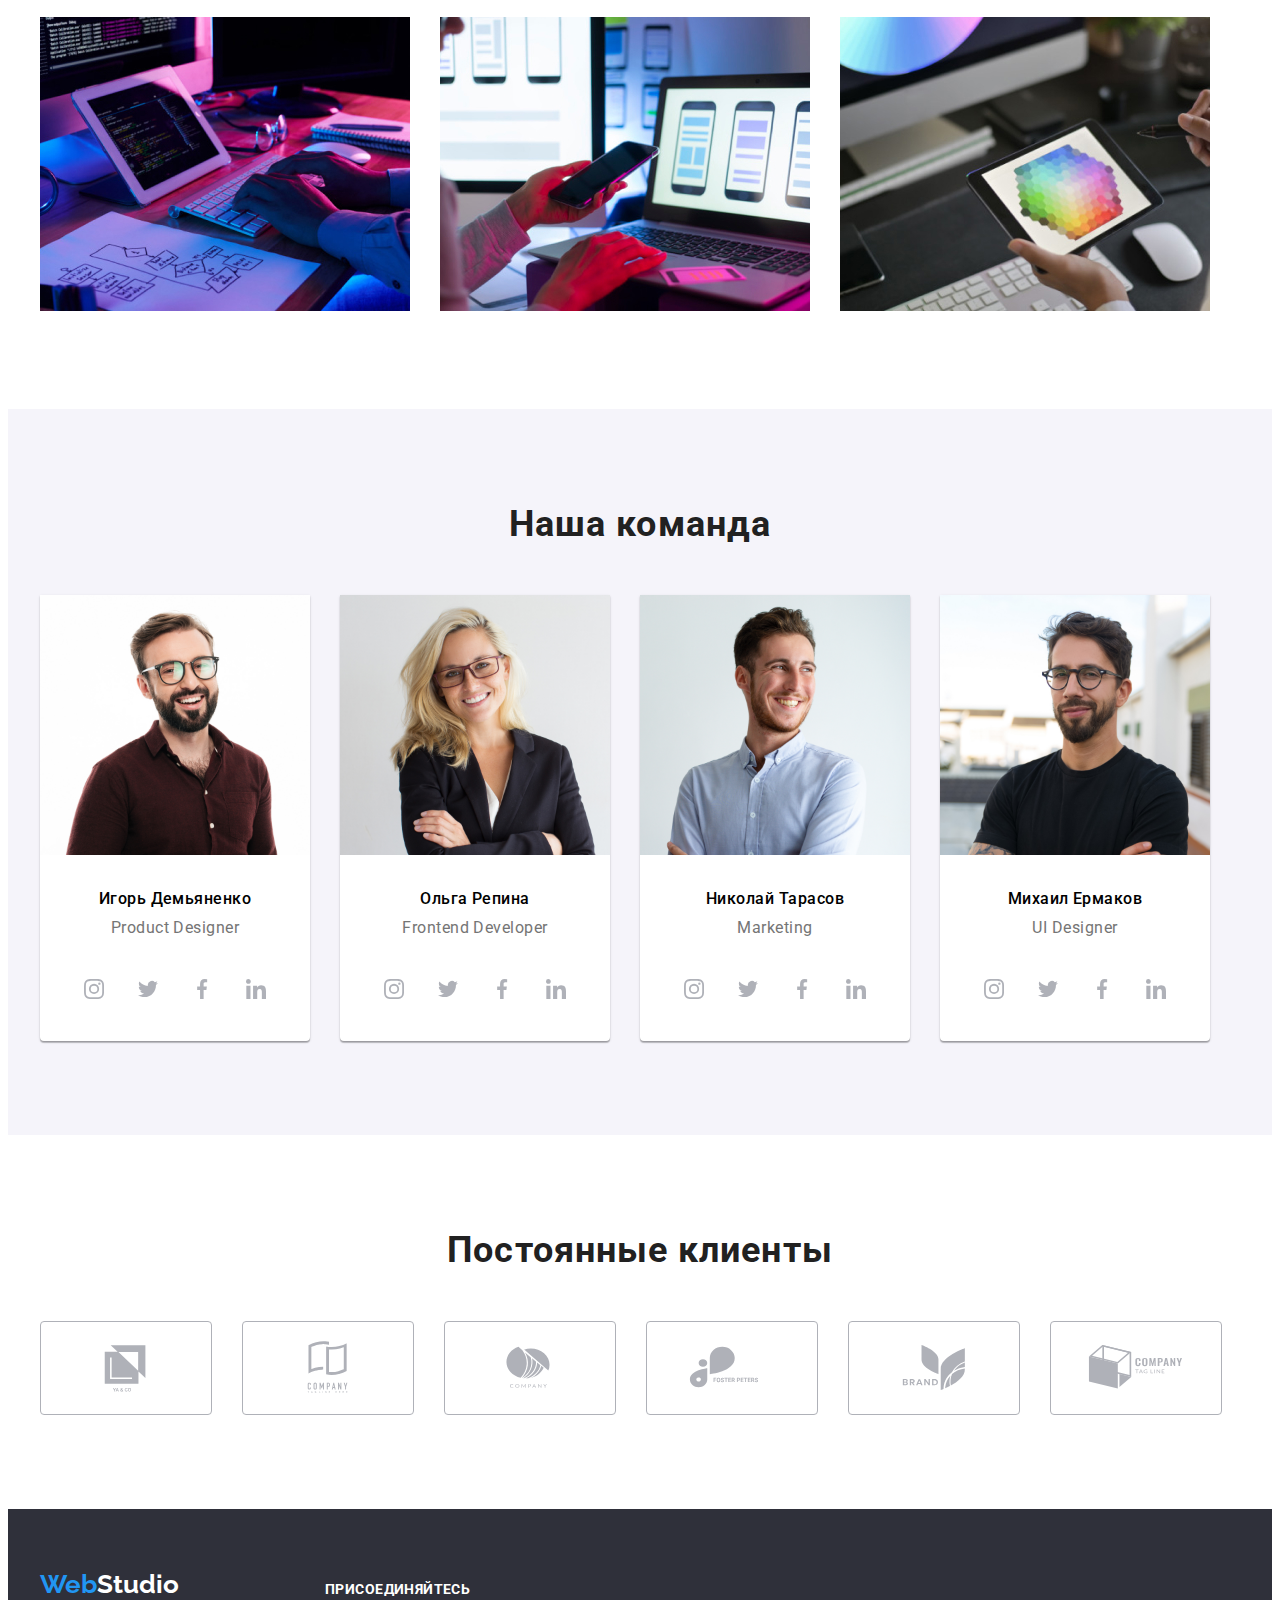
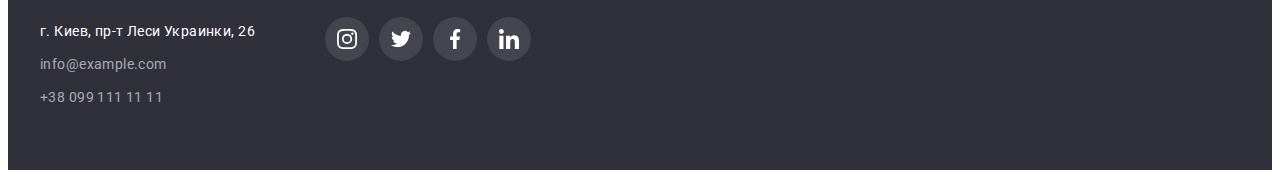
==== commit c68a2ca1: "corrected hover and focus" ====
--- a/index.html
+++ b/index.html
@@ -43,20 +43,20 @@
 
         <ul class="list-style contacts">
           <li class="contacts-item">
-            <div class="contacts-icon">
+            <a class="contacts-link" href="mailto:info@devstudio.com">
               <svg class="contacts-icon-style" width="16" height="12">
                 <use href="./images/symbol-defs.svg#icon-email"></use>
               </svg>
-              <a class="contacts-link" href="mailto:info@devstudio.com">info@devstudio.com</a>
-            </div>
+              info@devstudio.com</a
+            >
           </li>
           <li class="contacts-item">
-            <div class="contacts-icon">
-              <svg class="contacts-icon-style" width="16" height="12">
+            <a class="contacts-link" href="tel:+380961111111"
+              ><svg class="contacts-icon-style" width="16" height="12">
                 <use href="./images/symbol-defs.svg#icon-smartphone"></use>
               </svg>
-              <a class="contacts-link" href="tel:+380961111111">+38 096 111 11 11</a>
-            </div>
+              +38 096 111 11 11</a
+            >
           </li>
         </ul>
       </div>
@@ -323,60 +323,53 @@
         <div class="container">
           <h2 class="clients-section-title">Постоянные клиенты</h2>
           <ul class="list-style clients-section-list">
-            <div class="clients-section-item">
-              <li class="clients-link-list">
-                <a class="clients-link" href="#"
-                  ><svg class="clients-icon" width="106" height="60">
-                    <use href="./images/symbol-defs.svg#icon-Logo"></use>
-                  </svg>
-                </a>
-              </li>
-            </div>
-            <div class="clients-section-item">
-              <li class="clients-link-list">
-                <a class="clients-link" href="#"
-                  ><svg class="clients-icon" width="106" height="60">
-                    <use href="./images/symbol-defs.svg#icon-Logo-1"></use>
-                  </svg>
-                </a>
-              </li>
-            </div>
-            <div class="clients-section-item">
-              <li class="clients-link-list">
-                <a class="clients-link" href="#"
-                  ><svg class="clients-icon" width="106" height="60">
-                    <use href="./images/symbol-defs.svg#icon-Logo-2"></use>
-                  </svg>
-                </a>
-              </li>
-            </div>
-            <div class="clients-section-item">
-              <li class="clients-link-list">
-                <a class="clients-link" href="#"
-                  ><svg class="clients-icon" width="106" height="60">
-                    <use href="./images/symbol-defs.svg#icon-Logo-3"></use>
-                  </svg>
-                </a>
-              </li>
-            </div>
-            <div class="clients-section-item">
-              <li class="clients-link-list">
-                <a class="clients-link" href="#"
-                  ><svg class="clients-icon" width="106" height="60">
-                    <use href="./images/symbol-defs.svg#icon-Logo-4"></use>
-                  </svg>
-                </a>
-              </li>
-            </div>
-            <div class="clients-section-item">
-              <li class="clients-link-list">
-                <a class="clients-link" href="#"
-                  ><svg class="clients-icon" width="106" height="60">
-                    <use href="./images/symbol-defs.svg#icon-Logo-5"></use>
-                  </svg>
-                </a>
-              </li>
-            </div>
+            <li class="clients-link-list">
+              <a class="clients-link" href="#">
+                <svg class="clients-icon" width="106" height="60">
+                  <use href="./images/symbol-defs.svg#icon-Logo"></use>
+                </svg>
+              </a>
+            </li>
+
+            <li class="clients-link-list">
+              <a class="clients-link" href="#"
+                ><svg class="clients-icon" width="106" height="60">
+                  <use href="./images/symbol-defs.svg#icon-Logo-1"></use>
+                </svg>
+              </a>
+            </li>
+
+            <li class="clients-link-list">
+              <a class="clients-link" href="#"
+                ><svg class="clients-icon" width="106" height="60">
+                  <use href="./images/symbol-defs.svg#icon-Logo-2"></use>
+                </svg>
+              </a>
+            </li>
+
+            <li class="clients-link-list">
+              <a class="clients-link" href="#"
+                ><svg class="clients-icon" width="106" height="60">
+                  <use href="./images/symbol-defs.svg#icon-Logo-3"></use>
+                </svg>
+              </a>
+            </li>
+
+            <li class="clients-link-list">
+              <a class="clients-link" href="#"
+                ><svg class="clients-icon" width="106" height="60">
+                  <use href="./images/symbol-defs.svg#icon-Logo-4"></use>
+                </svg>
+              </a>
+            </li>
+
+            <li class="clients-link-list">
+              <a class="clients-link" href="#"
+                ><svg class="clients-icon" width="106" height="60">
+                  <use href="./images/symbol-defs.svg#icon-Logo-5"></use>
+                </svg>
+              </a>
+            </li>
           </ul>
         </div>
       </section>
--- a/css/styles.css
+++ b/css/styles.css
@@ -1,6 +1,7 @@
 :root {
   --primary-text-color: #212121;
   --second-text-color: #757575;
+  --white-text-color: #ffffff;
   --accent-color: #2196f3;
   --white-text-color: #ffffff;
   --main-background-color: #ffffff;
@@ -101,45 +102,41 @@
   text-decoration: none;
 }
 
+.contacts {
+  display: flex;
+  margin-left: auto;
+}
+
 .contacts .contacts-item + .contacts-item {
   margin-left: 50px;
 }
 
-.contacts {
-  display: flex;
-  margin-left: auto;
-}
-
 .contacts-link {
+  display: flex;
+  align-items: center;
+  padding-top: 32px;
+  padding-bottom: 32px;
+
   font-weight: 500;
   font-size: 14px;
   line-height: 1.14;
   letter-spacing: 0.02em;
+
   color: var(--second-text-color);
   text-decoration: none;
-}
-
-.contacts-icon {
-  display: flex;
-  align-items: center;
 }
 
 .contacts-icon-style {
   margin-right: 10px;
-  fill: #757575;
-}
-
-.contacts-icon:hover .contacts-icon-style,
-.contacts-icon:hover .contacts-link {
+  fill: currentColor;
+}
+
+.contacts-link:hover,
+.contacts-link:focus {
   color: var(--accent-color);
-  fill: var(--accent-color);
-}
-
-.contacts-icon:focus .contacts-icon-style,
-.contacts-icon:focus .contacts-link {
-  color: var(--accent-color);
-  fill: var(--accent-color);
-}
+  fill: currentColor;
+}
+
 /* Основной контент - главная */
 
 .overlay {
@@ -185,17 +182,18 @@
   align-items: center;
   text-align: center;
   letter-spacing: 0.06em;
-  color: var(--primary-text-color);
+  color: var(--white-text-color);
   border-radius: 4px;
   padding: 10px 32px;
   border: 1px solid transparent;
-}
-
-.hero-section-button:hover,
+  background-color: #2196f3;
+}
+
+/* .hero-section-button:hover,
 .hero-section-button:focus {
   background-color: #2196f3;
   color: var(--white-text-color);
-}
+} */
 
 /* skill-section */
 
@@ -328,25 +326,16 @@
 .social-link-style {
   display: flex;
   align-items: center;
+  justify-content: center;
   width: 44px;
   height: 44px;
-  background: #ffffff;
+  background: var(--white-text-color);
+  fill: #afb1b8;
   border-radius: 50%;
-  justify-content: center;
-}
-
-.social-icon-style {
-  fill: #afb1b8;
-}
-
-.social-link-item:hover .social-link-style,
-.social-link-item:hover .social-icon-style {
-  background-color: var(--accent-color);
-  fill: #ffffff;
-}
-
-.social-link-item:focus .social-link-style,
-.social-link-item:focus .social-icon-style {
+}
+
+.social-link-style:hover,
+.social-link-style:focus {
   background-color: var(--accent-color);
   fill: #ffffff;
 }
@@ -371,7 +360,7 @@
   gap: 30px;
 }
 
-.clients-link-list {
+.clients-link {
   display: flex;
   width: 170px;
   height: 92px;
@@ -379,26 +368,18 @@
   border-radius: 4px;
   align-items: center;
   justify-content: center;
-}
-
-.clients-link {
-  display: flex;
+  color: #afb1b8;
+  /* fill: #afb1b8; */
 }
 
 .clients-icon {
-  fill: #afb1b8;
-}
-
-.clients-section-item:hover .clients-link-list,
-.clients-section-item:hover .clients-icon {
+  fill: currentColor;
+}
+
+.clients-link:hover,
+.clients-link:focus {
+  color: var(--accent-color);
   border-color: var(--accent-color);
-  fill: var(--accent-color);
-}
-
-.clients-section-item:focus .clients-link-list,
-.clients-section-item:focus .clients-icon {
-  border-color: var(--accent-color);
-  fill: var(--accent-color);
 }
 
 /* Основной контент - портфолио*/
